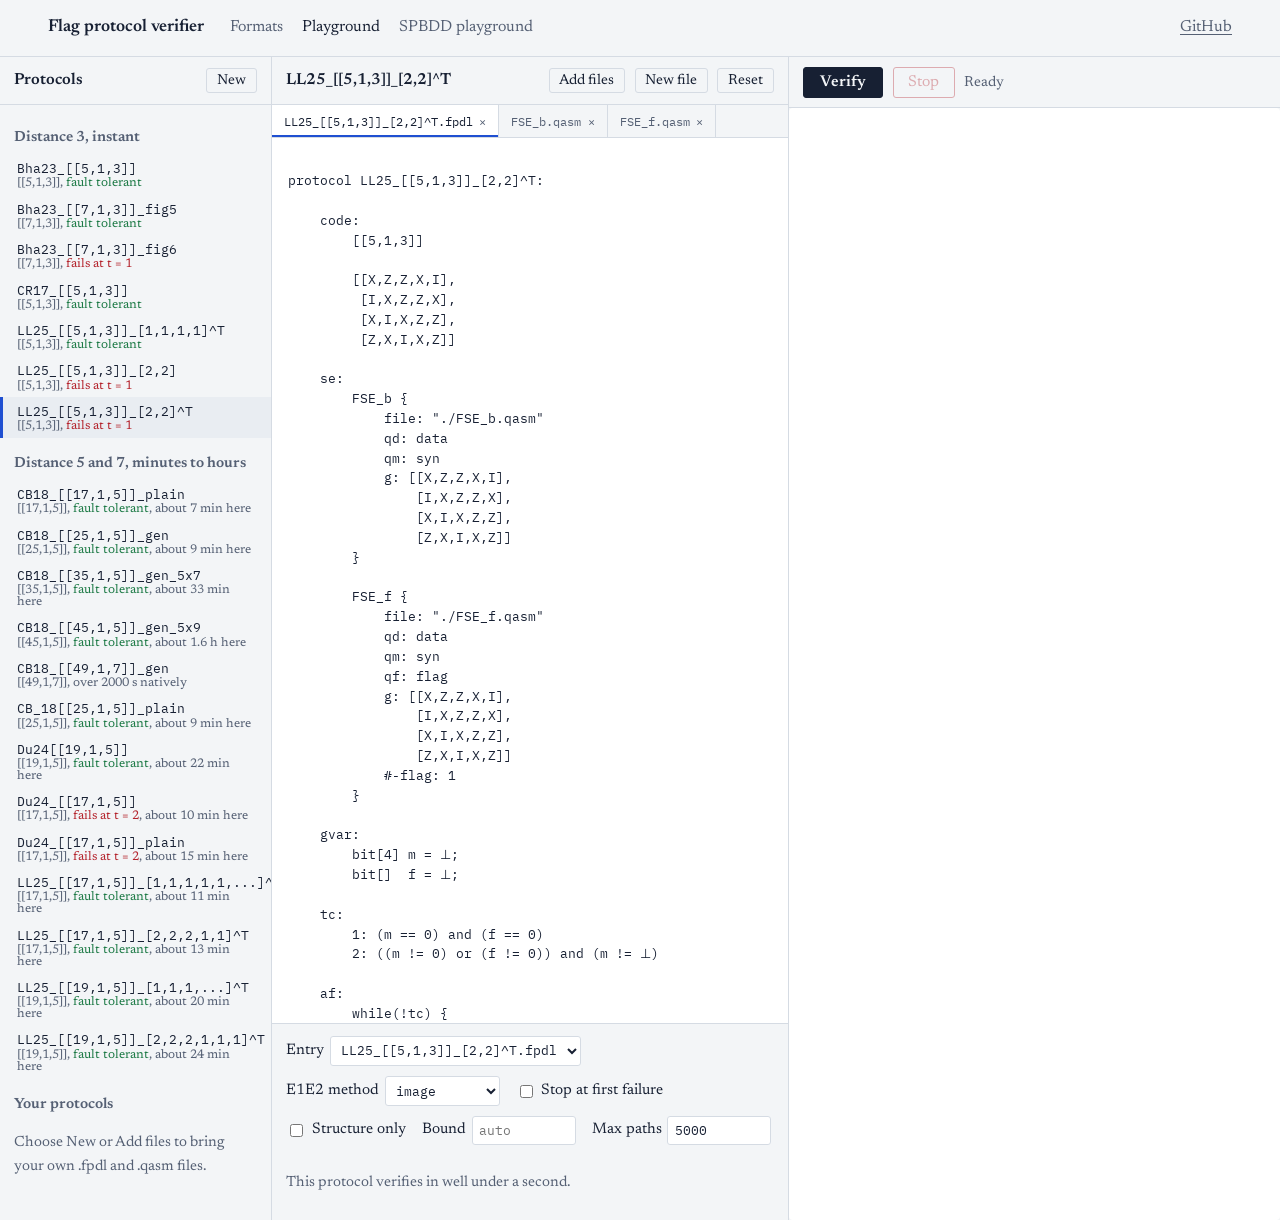
==== playground/index.html @ f045a54f "Publish site from main 5b246ee (make site) Co-Authored-By: Claude Opus 5.5 <noreply@anthropic.com> C" ====
<!doctype html>
<html lang="en">
<head>
<meta charset="utf-8">
<meta name="viewport" content="width=device-width, initial-scale=1">
<title>Verifier playground</title>
<meta name="description" content="Run the flag protocol verifier in your browser on the bundled protocols or your own FPDL and QASM files.">
<link rel="preconnect" href="https://fonts.googleapis.com">
<link rel="preconnect" href="https://fonts.gstatic.com" crossorigin>
<link rel="stylesheet" href="https://fonts.googleapis.com/css2?family=IBM+Plex+Mono:wght@400;500&family=Newsreader:ital,opsz,wght@0,6..72,400;0,6..72,500;0,6..72,600;1,6..72,400&display=swap">
<link rel="stylesheet" href="../assets/site.css">
</head>
<body class="app">
<header class="bar">
  <a class="home" href="../">Flag protocol verifier</a>
  <nav aria-label="Site">
    <a href="../#formats">Formats</a>
    <a href="./" aria-current="page">Playground</a>
    <a href="../spbdd/">SPBDD playground</a>
  </nav>
  <a class="gh" href="https://github.com/jtsai1120/flag-protocol-verifier">GitHub</a>
</header>

<main class="app-main" id="main">
  <aside class="pane" aria-label="Protocols">
    <div class="pane-head">
      <h2>Protocols</h2>
      <span class="spacer"></span>
      <button class="small-btn" id="new-protocol" type="button" title="Start an empty protocol of your own">New</button>
    </div>
    <div class="plist" id="plist"><p class="notice">Loading protocols…</p></div>
  </aside>

  <section class="pane" aria-label="Files">
    <div class="pane-head">
      <h2 id="ws-title">—</h2>
      <span class="spacer"></span>
      <label class="small-btn" for="add-files" title="Add .fpdl and .qasm files from your computer">Add files</label>
      <input id="add-files" type="file" multiple accept=".fpdl,.qasm,.txt" hidden>
      <button class="small-btn" id="new-file" type="button">New file</button>
      <button class="small-btn" id="reset" type="button" title="Discard your edits to this protocol">Reset</button>
    </div>
    <div class="tabs" id="tabs" role="tablist" aria-label="Files of this protocol"></div>
    <textarea class="editor" id="editor" spellcheck="false" autocapitalize="off" autocomplete="off" aria-label="File contents"></textarea>
    <div class="controls">
      <label>Entry <select id="entry" aria-label="Protocol file to verify"></select></label>
      <label>E1E2 method
        <select id="fqcv">
          <option>image</option><option>table</option><option>square</option><option>bruteforce</option>
        </select>
      </label>
      <label><input type="checkbox" id="first"> Stop at first failure</label>
      <label><input type="checkbox" id="dag"> Structure only</label>
      <label>Bound <input type="number" id="bound" min="1" placeholder="auto"></label>
      <label>Max paths <input type="number" id="max-paths" min="1" value="5000"></label>
    </div>
    <p class="notice" id="estimate"></p>
  </section>

  <section class="pane out" aria-label="Output">
    <div class="pane-head">
      <button class="run" id="run" type="button" disabled>Verify</button>
      <button class="stop" id="stop" type="button" disabled>Stop</button>
      <span class="status" id="status" role="status">Loading the verifier…</span>
    </div>
    <pre class="console" id="console" aria-live="polite"></pre>
  </section>
</main>

<script src="app.js"></script>
</body>
</html>
---- assets/site.css ----
/* Flag protocol verifier -- site styles.
 * Colour carries meaning: blue is Z (and links), red is X, amber is a flag. */

:root {
  --paper: #f3f5f7;
  --panel: #ffffff;
  --ink: #172033;
  --muted: #556074;
  --rule: #d5dbe3;
  --code-bg: #e9edf2;
  --z: #1f4fd1;
  --x: #b4232c;
  --flag: #9a6400;
  --ok: #1d7a46;
  --serif: "Newsreader", Georgia, serif;
  --mono: "IBM Plex Mono", ui-monospace, Menlo, monospace;
  color-scheme: light;
}
@media (prefers-color-scheme: dark) {
  :root {
    --paper: #10151d;
    --panel: #161d27;
    --ink: #e4e9f0;
    --muted: #9aa5b5;
    --rule: #2a3341;
    --code-bg: #1a222e;
    --z: #86a8ff;
    --x: #ff8a8e;
    --flag: #e8b04a;
    --ok: #5fd08f;
    color-scheme: dark;
  }
}

*, *::before, *::after { box-sizing: border-box; }
html { -webkit-text-size-adjust: 100%; }
body {
  margin: 0;
  background: var(--paper);
  color: var(--ink);
  font: 400 1.125rem/1.6 var(--serif);
  font-optical-sizing: auto;
}
a { color: var(--z); text-underline-offset: 0.18em; text-decoration-thickness: 1px; }
a:hover { text-decoration-thickness: 2px; }
:focus-visible { outline: 2px solid var(--z); outline-offset: 2px; border-radius: 2px; }
img, svg { max-width: 100%; }

code, pre, kbd, .mono { font-family: var(--mono); font-size: 0.86em; }
code { background: var(--code-bg); padding: 0.08em 0.3em; border-radius: 3px; }
pre {
  background: var(--code-bg);
  padding: 0.9rem 1.1rem;
  border-radius: 4px;
  overflow-x: auto;
  line-height: 1.5;
  margin: 1rem 0 1.4rem;
}
pre code { background: none; padding: 0; font-size: 0.82rem; }

.skip { position: absolute; left: -999px; }
.skip:focus { left: 1rem; top: 1rem; background: var(--panel); padding: 0.4rem 0.8rem; z-index: 10; }

/* --- top bar ------------------------------------------------------------- */
.bar {
  display: flex; align-items: baseline; gap: 1.6rem; flex-wrap: wrap;
  padding: 0.9rem clamp(1rem, 4vw, 3rem);
  border-bottom: 1px solid var(--rule);
  font-size: 1rem;
}
.bar .home { font-weight: 600; color: var(--ink); text-decoration: none; font-size: 1.08rem; }
.bar nav { display: flex; gap: 1.2rem; flex-wrap: wrap; }
.bar nav a { color: var(--muted); text-decoration: none; }
.bar nav a:hover, .bar nav a[aria-current="page"] { color: var(--ink); }
.bar .gh { margin-left: auto; color: var(--muted); }

/* --- landing ------------------------------------------------------------- */
.wrap { max-width: 1120px; margin: 0 auto; padding: 0 clamp(1rem, 4vw, 3rem); }

.hero {
  display: grid; grid-template-columns: minmax(0, 1fr) minmax(0, 1.05fr);
  gap: clamp(1.5rem, 4vw, 4rem); align-items: center;
  padding: clamp(2.5rem, 7vw, 5.5rem) 0 clamp(2rem, 5vw, 4rem);
}
.hero h1 {
  font-size: clamp(2.6rem, 6.4vw, 4.6rem);
  line-height: 0.98; font-weight: 500; letter-spacing: -0.02em;
  margin: 0 0 1.2rem;
}
.hero .lede { font-size: 1.28rem; line-height: 1.5; max-width: 34ch; margin: 0 0 1.8rem; color: var(--ink); }
.actions { display: flex; flex-wrap: wrap; gap: 0.7rem; }
.btn {
  display: inline-block; font: 500 1rem/1 var(--serif);
  padding: 0.75rem 1.15rem; border-radius: 4px; text-decoration: none;
  border: 1px solid var(--ink); color: var(--ink); background: transparent; cursor: pointer;
}
.btn.primary { background: var(--ink); color: var(--paper); }
.btn:hover { text-decoration: none; background: var(--ink); color: var(--paper); }
.btn.primary:hover { background: var(--z); border-color: var(--z); }

.figure { margin: 0; }
.figure figcaption { font-size: 0.92rem; color: var(--muted); margin-top: 0.6rem; line-height: 1.45; }
.circuit { width: 100%; height: auto; display: block; }
.circuit .wire { stroke: var(--muted); stroke-width: 1.3; }
.circuit .lbl { fill: var(--muted); font: 14px var(--mono); }
.circuit .gate-z { fill: var(--panel); stroke: var(--z); stroke-width: 1.6; }
.circuit .gate-z-t { fill: var(--z); font: 600 14px var(--mono); }
.circuit .ctl { fill: var(--ink); }
.circuit .link { stroke: var(--ink); stroke-width: 1.4; }
.circuit .flag { stroke: var(--flag); stroke-width: 1.6; fill: var(--panel); }
.circuit .flagdot { fill: var(--flag); }
.circuit .flaglink { stroke: var(--flag); stroke-width: 1.4; }
.circuit .meter { fill: var(--panel); stroke: var(--ink); stroke-width: 1.3; }
.circuit .meter-t { fill: var(--ink); font: 12px var(--mono); }

.verdict {
  margin-top: 1.4rem; background: var(--panel); border: 1px solid var(--rule);
  border-left: 3px solid var(--x); padding: 0.8rem 1rem; border-radius: 3px;
  font: 0.82rem/1.55 var(--mono); white-space: pre-wrap; overflow-x: auto;
}
.verdict .x { color: var(--x); }

section.doc { border-top: 1px solid var(--rule); padding: clamp(2.2rem, 5vw, 3.6rem) 0; }
.doc-grid { display: grid; grid-template-columns: 15rem minmax(0, 1fr); gap: 2.5rem; }
.doc-grid > h2 { font-size: 1.7rem; line-height: 1.15; font-weight: 500; margin: 0; letter-spacing: -0.01em; }
.doc-body { max-width: 70ch; }
.doc-body > :first-child { margin-top: 0; }
.doc-body h3 { font-size: 1.22rem; font-weight: 600; margin: 2rem 0 0.4rem; }
.doc-body p { margin: 0 0 1rem; }
.doc-body ul { padding-left: 1.2rem; }
.doc-body li { margin-bottom: 0.35rem; }

table { border-collapse: collapse; width: 100%; font-size: 0.98rem; margin: 0.8rem 0 1.4rem; }
th, td { text-align: left; padding: 0.45rem 0.7rem 0.45rem 0; border-bottom: 1px solid var(--rule); vertical-align: top; }
th { font-weight: 600; }
td.num, th.num { text-align: right; font-variant-numeric: tabular-nums; padding-right: 0; padding-left: 0.7rem; }
.table-scroll { overflow-x: auto; }

ol.steps { list-style: none; padding: 0; counter-reset: s; margin: 0; }
ol.steps > li { counter-increment: s; position: relative; padding-left: 2.4rem; margin-bottom: 1.4rem; }
ol.steps > li::before {
  content: counter(s); position: absolute; left: 0; top: 0.05rem;
  width: 1.6rem; height: 1.6rem; border-radius: 50%; border: 1px solid var(--ink);
  font: 500 0.9rem/1.6rem var(--serif); text-align: center;
}
ol.steps h3 { margin: 0 0 0.3rem; font-size: 1.1rem; }

.pills { display: flex; flex-wrap: wrap; gap: 0.4rem; margin: 0.4rem 0 1rem; }
.pill { font: 0.8rem var(--mono); border: 1px solid var(--rule); padding: 0.15rem 0.45rem; border-radius: 3px; }

.tag-x { color: var(--x); }
.tag-z { color: var(--z); }
.tag-ok { color: var(--ok); }

footer.site {
  border-top: 1px solid var(--rule); padding: 1.6rem clamp(1rem, 4vw, 3rem) 2.4rem;
  color: var(--muted); font-size: 0.95rem; display: flex; gap: 1.4rem; flex-wrap: wrap;
}
footer.site a { color: var(--muted); }

@media (max-width: 860px) {
  .bar nav a.sec { display: none; }
  .hero { grid-template-columns: 1fr; }
  .doc-grid { grid-template-columns: 1fr; gap: 1rem; }
}

/* --- playgrounds ---------------------------------------------------------- */
body.app { min-height: 100vh; display: flex; flex-direction: column; }
.app-main {
  flex: 1; display: grid; gap: 0; min-height: 0;
  grid-template-columns: 17rem minmax(0, 1fr) minmax(0, 0.95fr);
}
.app-main.two { grid-template-columns: minmax(0, 1.1fr) minmax(0, 1fr); }
.pane { min-width: 0; display: flex; flex-direction: column; border-right: 1px solid var(--rule); }
.pane:last-child { border-right: 0; }
.pane-head {
  display: flex; align-items: center; gap: 0.6rem; flex-wrap: wrap;
  padding: 0.6rem 0.9rem; border-bottom: 1px solid var(--rule); min-height: 3rem;
  font-size: 0.98rem;
}
.pane-head h2 { font-size: 1rem; font-weight: 600; margin: 0; }
.pane-head .spacer { flex: 1; }

.plist { overflow-y: auto; padding: 0.4rem 0 1rem; font-size: 0.95rem; }
.plist h3 { font-size: 0.92rem; font-weight: 600; color: var(--muted); margin: 0.9rem 0.9rem 0.3rem; }
.plist button {
  display: block; width: 100%; text-align: left; background: none; border: 0;
  padding: 0.35rem 0.9rem; font: 0.8rem/1.35 var(--mono); color: var(--ink); cursor: pointer;
  border-left: 3px solid transparent;
}
.plist button:hover { background: var(--code-bg); }
.plist button[aria-pressed="true"] { border-left-color: var(--z); background: var(--code-bg); }
.plist .meta { display: block; font: 0.78rem var(--serif); color: var(--muted); }
.plist .meta .bad { color: var(--x); }
.plist .meta .good { color: var(--ok); }

.tabs { display: flex; overflow-x: auto; border-bottom: 1px solid var(--rule); background: var(--paper); }
.tabs button {
  font: 0.78rem var(--mono); border: 0; border-right: 1px solid var(--rule); background: none;
  color: var(--muted); padding: 0.5rem 0.75rem; cursor: pointer; white-space: nowrap;
}
.tabs button[aria-selected="true"] { color: var(--ink); background: var(--panel); box-shadow: inset 0 -2px 0 var(--z); }
.tabs .close { margin-left: 0.4rem; color: var(--muted); }
.tabs .close:hover { color: var(--x); }

textarea.editor {
  flex: 1; width: 100%; min-height: 22rem; resize: none; border: 0; margin: 0;
  padding: 0.8rem 1rem; background: var(--panel); color: var(--ink);
  font: 0.8rem/1.55 var(--mono); tab-size: 4; white-space: pre; overflow: auto;
}
textarea.editor:focus { outline: none; box-shadow: inset 0 0 0 2px var(--z); }
.drop-hint { outline: 2px dashed var(--z); outline-offset: -6px; }

.controls { display: flex; flex-wrap: wrap; gap: 0.6rem 1rem; align-items: center; padding: 0.7rem 0.9rem; border-top: 1px solid var(--rule); font-size: 0.95rem; }
.controls label { display: inline-flex; align-items: center; gap: 0.35rem; }
select, input[type="number"], input[type="text"] {
  font: 0.82rem var(--mono); background: var(--panel); color: var(--ink);
  border: 1px solid var(--rule); border-radius: 3px; padding: 0.3rem 0.4rem;
}
input[type="number"] { width: 6.5rem; }
.small-btn {
  font: 0.9rem var(--serif); background: none; border: 1px solid var(--rule); color: var(--ink);
  border-radius: 3px; padding: 0.25rem 0.6rem; cursor: pointer;
}
.small-btn:hover { border-color: var(--ink); }
.run { font: 600 0.98rem var(--serif); background: var(--ink); color: var(--paper); border: 1px solid var(--ink); border-radius: 3px; padding: 0.4rem 1rem; cursor: pointer; }
.run:hover { background: var(--z); border-color: var(--z); }
.run:disabled { opacity: 0.45; cursor: default; background: var(--ink); border-color: var(--ink); }
.stop { font: 0.98rem var(--serif); background: none; color: var(--x); border: 1px solid var(--x); border-radius: 3px; padding: 0.4rem 0.9rem; cursor: pointer; }
.stop:disabled { opacity: 0.35; cursor: default; }

.notice { font-size: 0.92rem; color: var(--muted); padding: 0 0.9rem 0.7rem; }
.notice.warn { color: var(--flag); }

.console {
  flex: 1; margin: 0; padding: 0.8rem 1rem; background: var(--panel); overflow: auto;
  font: 0.78rem/1.5 var(--mono); white-space: pre-wrap; word-break: break-word; min-height: 16rem;
}
.console .err { color: var(--x); }
.console .sys { color: var(--muted); }
.console .bad { color: var(--x); font-weight: 600; }
.console .good { color: var(--ok); font-weight: 600; }
.status { font-size: 0.9rem; color: var(--muted); }
.status.running { color: var(--flag); }

details.ref { border-top: 1px solid var(--rule); font-size: 0.92rem; }
details.ref summary { cursor: pointer; padding: 0.6rem 0.9rem; font-weight: 600; }
details.ref .ref-body { padding: 0 0.9rem 0.9rem; max-height: 40vh; overflow: auto; }
details.ref table { font-size: 0.85rem; }
details.ref td:first-child { font-family: var(--mono); font-size: 0.78rem; white-space: nowrap; padding-right: 1rem; }

@media (max-width: 1100px) {
  .app-main { grid-template-columns: 14rem minmax(0, 1fr); }
  .app-main > .pane.out { grid-column: 1 / -1; border-top: 1px solid var(--rule); }
}
@media (max-width: 720px) {
  .app-main, .app-main.two { grid-template-columns: 1fr; }
  .pane { border-right: 0; border-bottom: 1px solid var(--rule); }
  .plist { max-height: 14rem; }
  textarea.editor { min-height: 18rem; }
}
@media (prefers-reduced-motion: reduce) { * { scroll-behavior: auto !important; } }
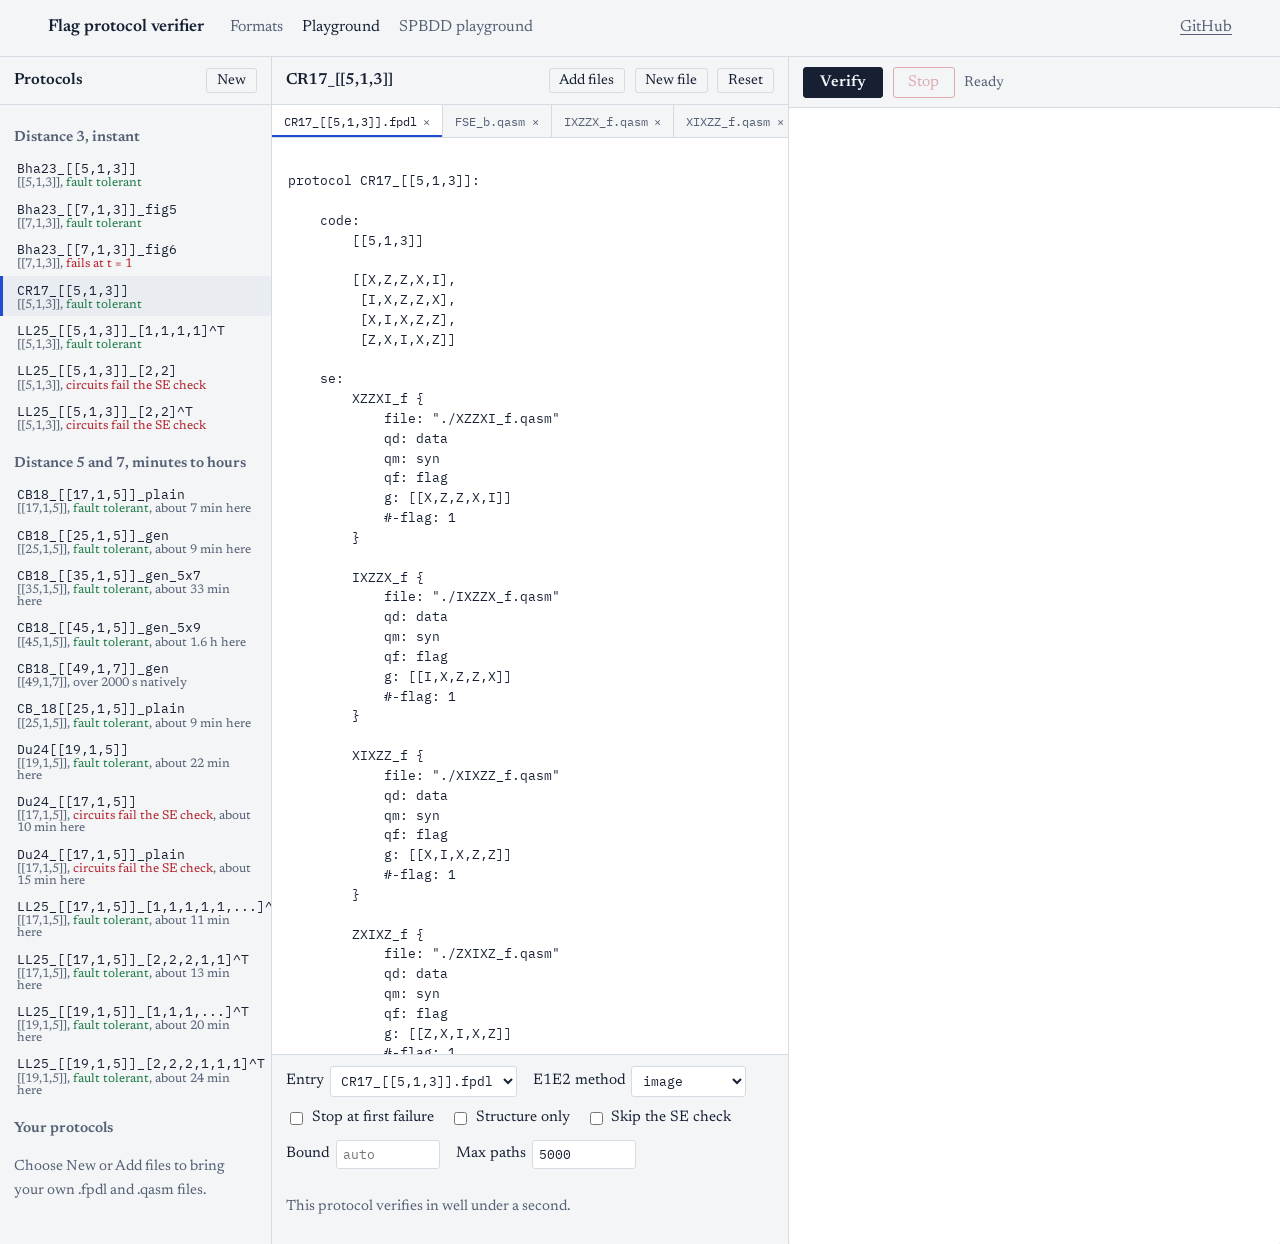
==== commit 3a352bfe: "Publish site from main 9ffe59d (make site) Co-Authored-By: Claude Opus 5.5 <noreply@anthropic.com> C" ====
--- a/playground/index.html
+++ b/playground/index.html
@@ -51,6 +51,7 @@
       </label>
       <label><input type="checkbox" id="first"> Stop at first failure</label>
       <label><input type="checkbox" id="dag"> Structure only</label>
+      <label title="Verify the circuits as written, even if they do not measure the declared g:"><input type="checkbox" id="skip-se"> Skip the SE check</label>
       <label>Bound <input type="number" id="bound" min="1" placeholder="auto"></label>
       <label>Max paths <input type="number" id="max-paths" min="1" value="5000"></label>
     </div>
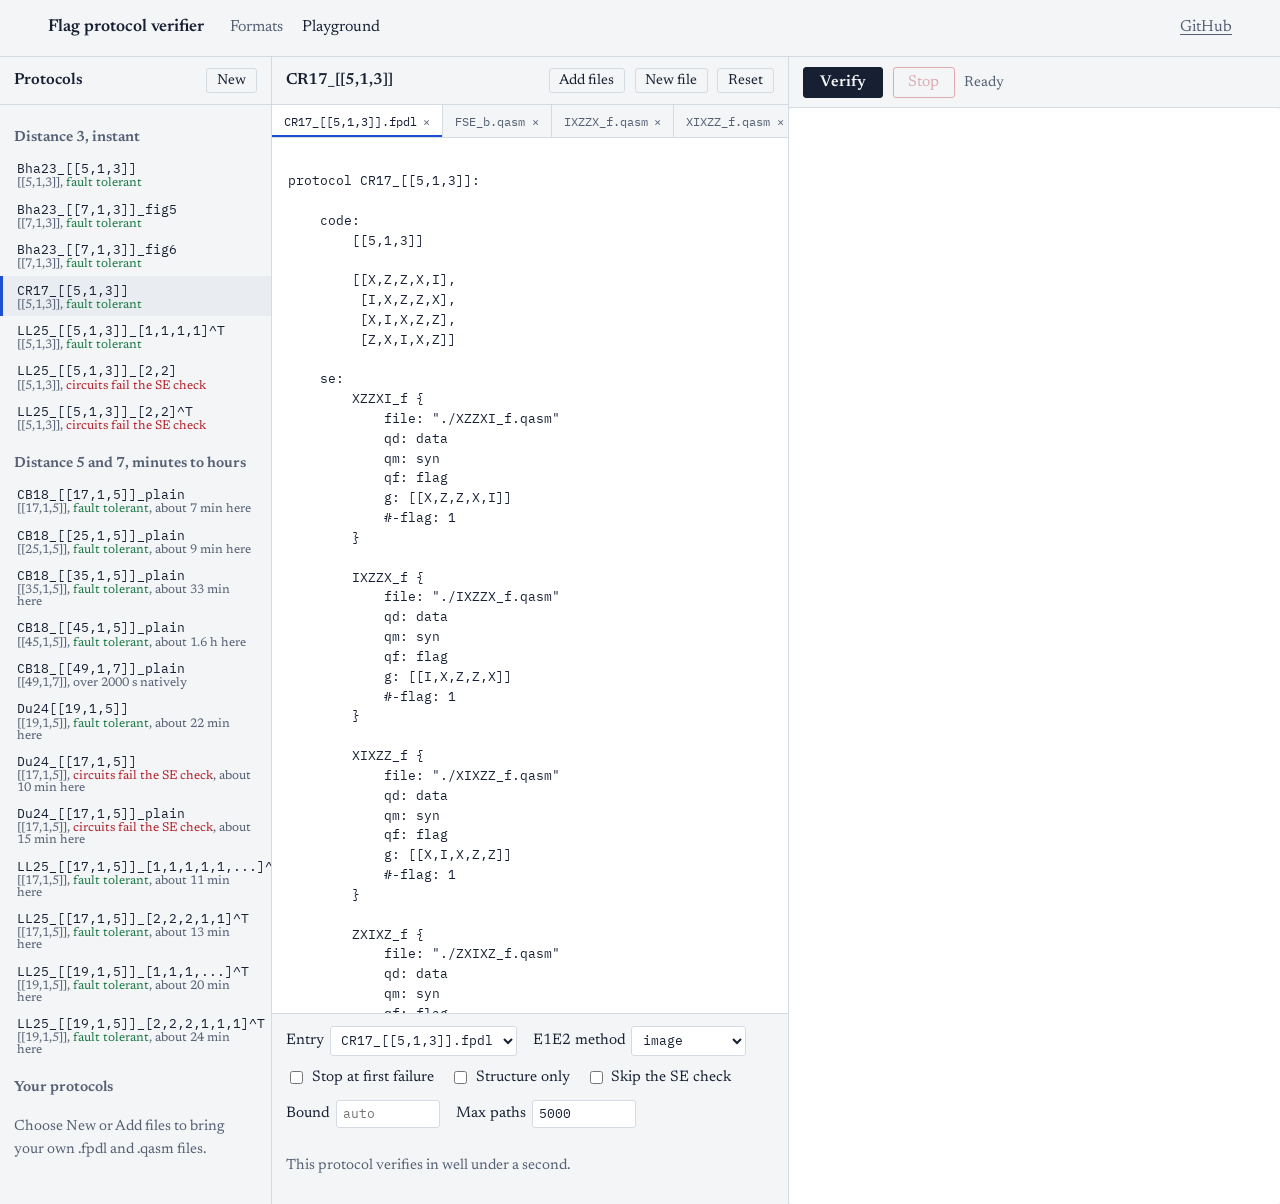
==== commit 44dec777: "Publish site from main 7a865c2 (make site) Co-Authored-By: Claude Opus 5.5 <noreply@anthropic.com> C" ====
--- a/playground/index.html
+++ b/playground/index.html
@@ -16,7 +16,6 @@
   <nav aria-label="Site">
     <a href="../#formats">Formats</a>
     <a href="./" aria-current="page">Playground</a>
-    <a href="../spbdd/">SPBDD playground</a>
   </nav>
   <a class="gh" href="https://github.com/jtsai1120/flag-protocol-verifier">GitHub</a>
 </header>
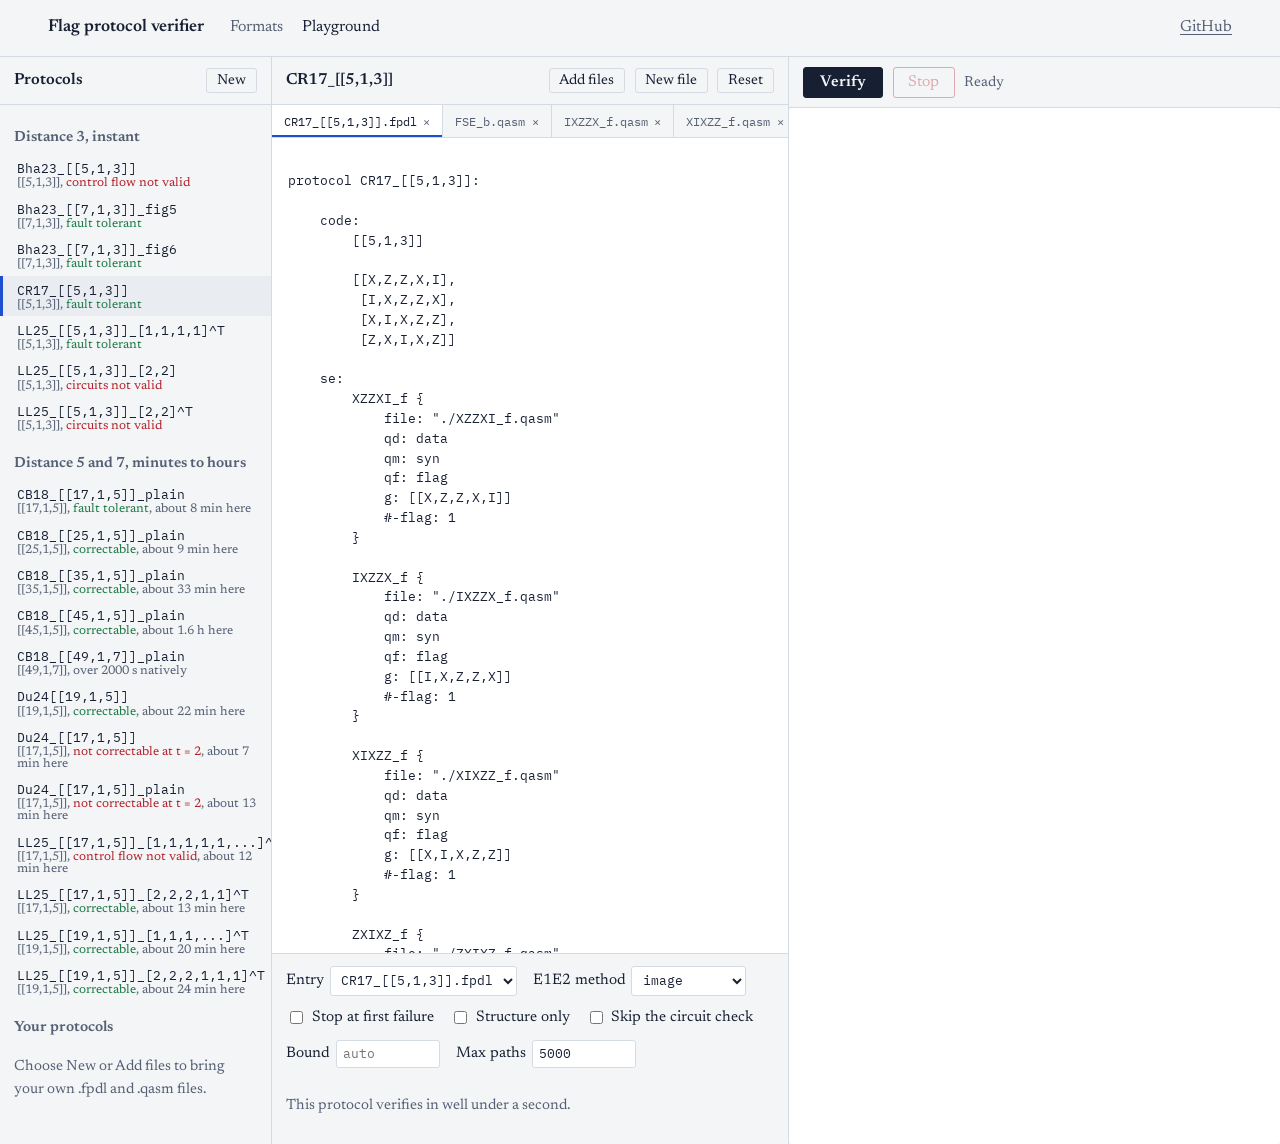
==== commit f850434e: "Site from 4627d48: protocol validity, input errors, validity timings Co-Authored-By: Claude Opus 5.5" ====
--- a/playground/index.html
+++ b/playground/index.html
@@ -50,7 +50,7 @@
       </label>
       <label><input type="checkbox" id="first"> Stop at first failure</label>
       <label><input type="checkbox" id="dag"> Structure only</label>
-      <label title="Verify the circuits as written, even if they do not measure the declared g:"><input type="checkbox" id="skip-se"> Skip the SE check</label>
+      <label title="Verify the circuits as written, even if they are not valid"><input type="checkbox" id="skip-se"> Skip the circuit check</label>
       <label>Bound <input type="number" id="bound" min="1" placeholder="auto"></label>
       <label>Max paths <input type="number" id="max-paths" min="1" value="5000"></label>
     </div>
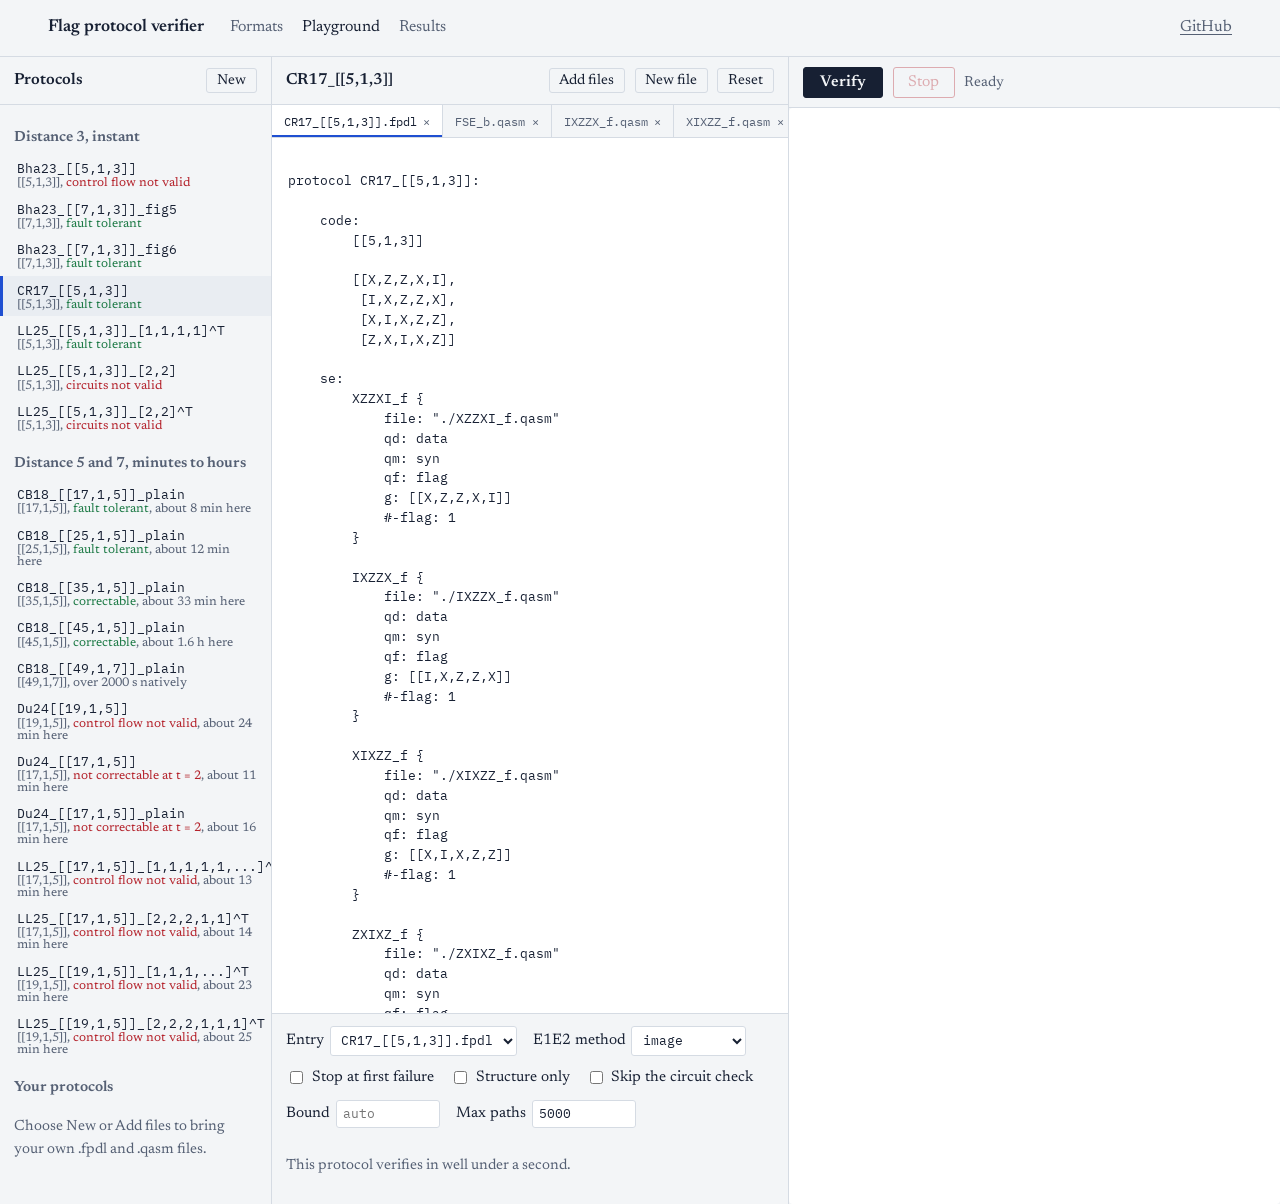
==== commit c9268894: "Publish: results page, validity checks, input errors Co-Authored-By: Claude Opus 5.5 <noreply@anthro" ====
--- a/playground/index.html
+++ b/playground/index.html
@@ -16,6 +16,7 @@
   <nav aria-label="Site">
     <a href="../#formats">Formats</a>
     <a href="./" aria-current="page">Playground</a>
+    <a href="../results/">Results</a>
   </nav>
   <a class="gh" href="https://github.com/jtsai1120/flag-protocol-verifier">GitHub</a>
 </header>
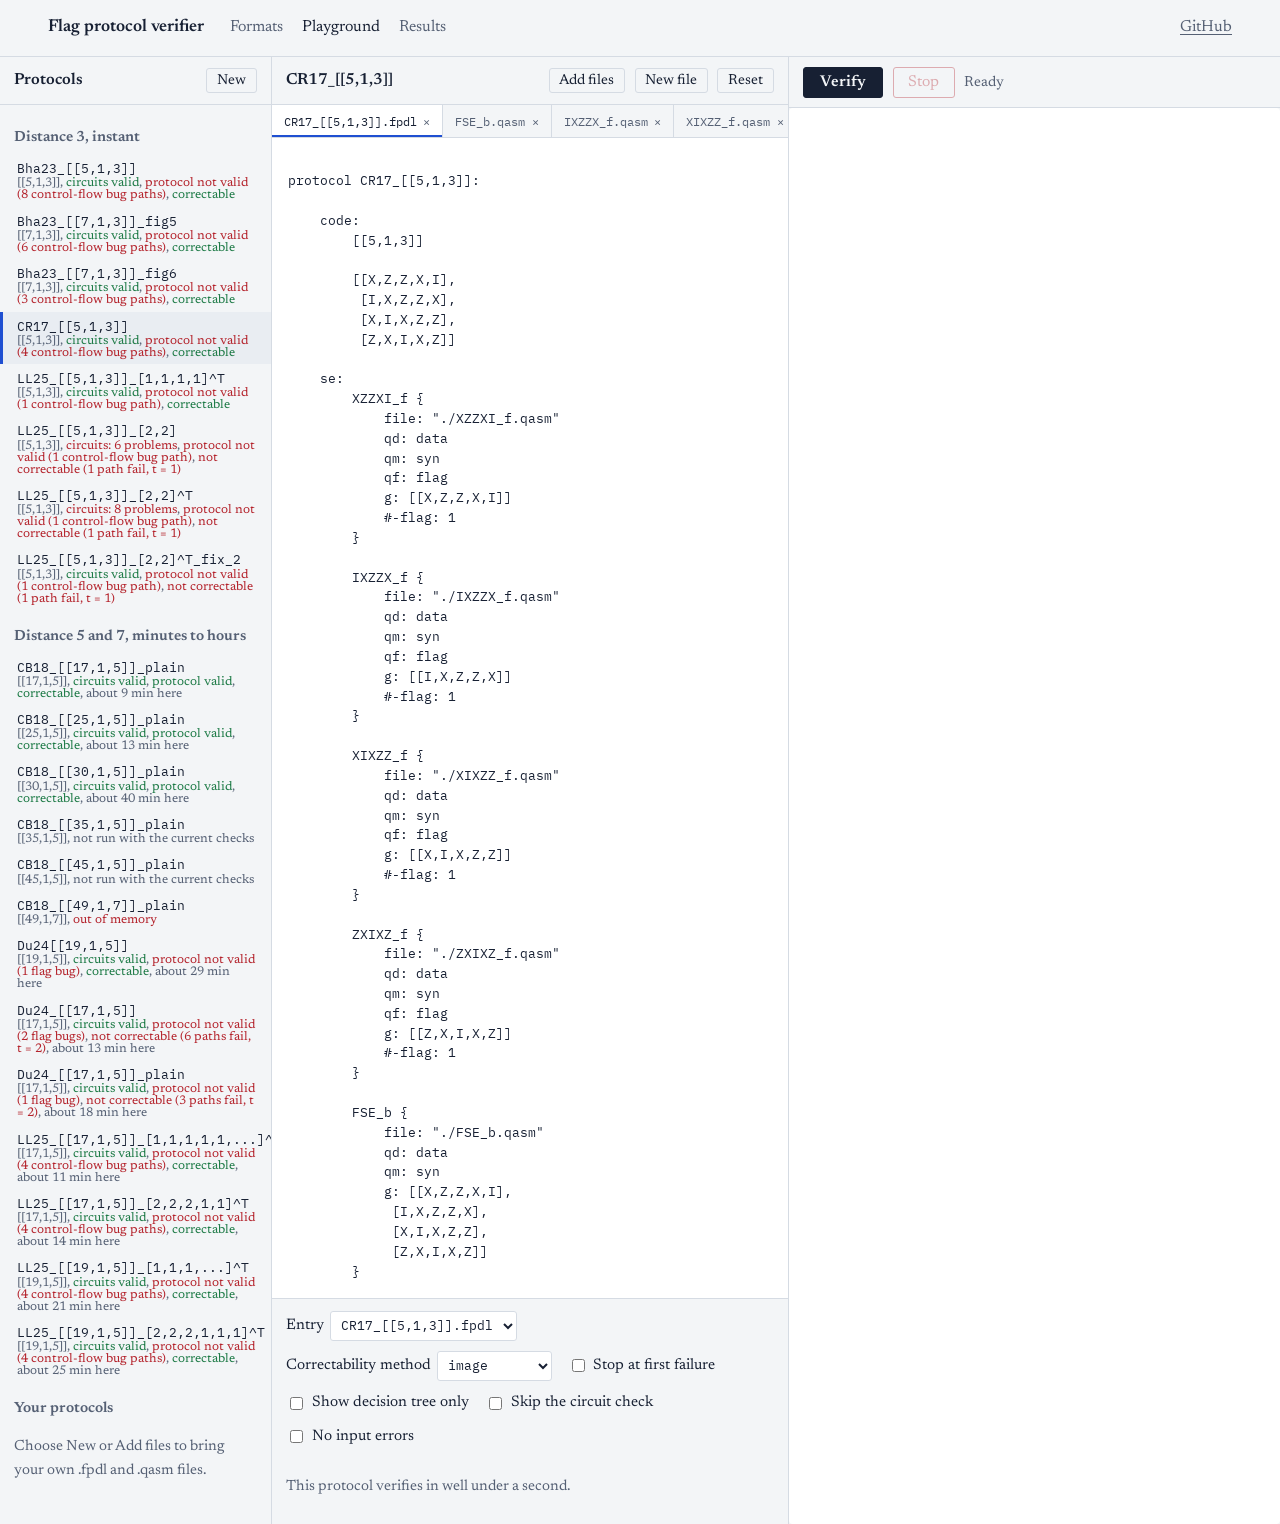
==== commit ef4b1b3a: "Publish: decision tree, traced counterexamples, results with Condition 1 as written (partial)" ====
--- a/playground/index.html
+++ b/playground/index.html
@@ -44,16 +44,15 @@
     <textarea class="editor" id="editor" spellcheck="false" autocapitalize="off" autocomplete="off" aria-label="File contents"></textarea>
     <div class="controls">
       <label>Entry <select id="entry" aria-label="Protocol file to verify"></select></label>
-      <label>E1E2 method
+      <label title="How the last step of the correctability check (two errors with the same syndrome whose product is a logical operator) is answered">Correctability method
         <select id="fqcv">
           <option>image</option><option>table</option><option>square</option><option>bruteforce</option>
         </select>
       </label>
       <label><input type="checkbox" id="first"> Stop at first failure</label>
-      <label><input type="checkbox" id="dag"> Structure only</label>
+      <label title="Draw the decision tree of the protocol instead of verifying it"><input type="checkbox" id="tree"> Show decision tree only</label>
       <label title="Verify the circuits as written, even if they are not valid"><input type="checkbox" id="skip-se"> Skip the circuit check</label>
-      <label>Bound <input type="number" id="bound" min="1" placeholder="auto"></label>
-      <label>Max paths <input type="number" id="max-paths" min="1" value="5000"></label>
+      <label title="Start every run from an error-free input (r = 0)"><input type="checkbox" id="no-input"> No input errors</label>
     </div>
     <p class="notice" id="estimate"></p>
   </section>
@@ -64,10 +63,22 @@
       <button class="stop" id="stop" type="button" disabled>Stop</button>
       <span class="status" id="status" role="status">Loading the verifier…</span>
     </div>
+    <div class="out-tabs" id="out-tabs" role="tablist" hidden>
+      <button type="button" role="tab" data-view="console" aria-selected="true">Console</button>
+      <button type="button" role="tab" data-view="cex" aria-selected="false">Counterexamples <span id="cex-count"></span></button>
+    </div>
     <pre class="console" id="console" aria-live="polite"></pre>
+    <div class="tree-view" id="tree-view" hidden></div>
+    <div class="cex-view" id="cex-view" hidden>
+      <div class="cex-bar"><label>Counterexample <select id="cex-select"></select></label></div>
+      <div class="cex-visual" id="cex-visual"></div>
+      <div class="cex-detail" id="cex-detail"></div>
+    </div>
   </section>
 </main>
 
+<script src="tree.js"></script>
+<script src="circuit.js"></script>
 <script src="app.js"></script>
 </body>
 </html>
--- a/assets/site.css
+++ b/assets/site.css
@@ -240,6 +240,82 @@
 .console .sys { color: var(--muted); }
 .console .bad { color: var(--x); font-weight: 600; }
 .console .good { color: var(--ok); font-weight: 600; }
+.tree-view { flex: none; display: flex; flex-direction: column; height: calc(100vh - 7rem); min-height: 20rem; position: sticky; top: 0; background: var(--panel); }
+.tree-view[hidden], .console[hidden] { display: none; }
+.tree-head { display: flex; align-items: center; gap: 0.8rem; padding: 0.45rem 0.9rem; border-bottom: 1px solid var(--rule); font-size: 0.9rem; color: var(--muted); }
+.tree-head span { flex: 1; }
+.tree-too-large { padding: 0.9rem; color: var(--flag); }
+.tree-svg { flex: 1; width: 100%; min-height: 0; overflow: hidden; cursor: grab; touch-action: none; user-select: none; }
+.tree-svg.dragging { cursor: grabbing; }
+.tree-svg .edge { fill: none; stroke: var(--muted); stroke-width: 1.2; }
+.tree-svg .arrow { fill: var(--muted); }
+.tree-svg .guard { font: 11px var(--serif); fill: var(--ink); }
+.tree-svg .node rect, .tree-svg .node circle { stroke-width: 1.3; }
+.tree-svg .n-start rect, .tree-svg .n-end rect { fill: rgba(180, 35, 44, 0.13); stroke: var(--x); }
+.tree-svg .n-af rect { fill: rgba(154, 100, 0, 0.13); stroke: var(--flag); }
+.tree-svg .n-ta rect { fill: rgba(31, 79, 209, 0.11); stroke: var(--z); }
+.tree-svg .n-decode circle { fill: rgba(29, 122, 70, 0.13); stroke: var(--ok); }
+.tree-svg .se-name { font: 12px var(--mono); fill: var(--ink); }
+.tree-svg .se-vars { font: 11px var(--serif); fill: var(--muted); }
+.tree-svg .term { font: 600 12px var(--serif); fill: var(--ink); }
+.tree-svg .term-sub { font: 11px var(--serif); fill: var(--muted); }
+.tree-svg .dim { opacity: 0.32; }
+.tree-svg .edge.hl { stroke: var(--x); stroke-width: 2.2; }
+.tree-svg .arrow.hl { fill: var(--x); }
+.tree-svg .guard.hl { fill: var(--x); font-weight: 600; }
+.tree-svg .node.hl rect, .tree-svg .node.hl circle { stroke-width: 2.4; }
+.tree-svg .node.bad circle, .tree-svg .node.bad rect { stroke: var(--x); fill: rgba(180, 35, 44, 0.16); }
+.tree-svg .node.hl .se-vars { fill: var(--ink); font-weight: 600; }
+.tree-svg .mark rect { stroke: none; }
+.tree-svg .mark text { font: 600 9px var(--serif); fill: #fff; }
+.tree-svg .mark.w1 rect, .circuit-svg .fault.w1 rect { fill: var(--z); }
+.tree-svg .mark.w2 rect, .circuit-svg .fault.w2 rect { fill: var(--flag); }
+.tree-svg .mark.w0 rect, .circuit-svg .fault.w0 rect { fill: var(--x); }
+
+.circuit-svg .wire { stroke: var(--muted); stroke-width: 1; }
+.circuit-svg .qlabel { font: 12px var(--mono); fill: var(--ink); }
+.circuit-svg .qlabel.syndrome { fill: var(--z); }
+.circuit-svg .qlabel.flag { fill: var(--flag); }
+.circuit-svg .gbox { fill: var(--panel); stroke: var(--ink); stroke-width: 1.1; }
+.circuit-svg .gbox.meas { fill: var(--code-bg); }
+.circuit-svg .gtext { font: 12px var(--mono); fill: var(--ink); }
+.circuit-svg .gsub { font: 9px var(--mono); fill: var(--muted); }
+.circuit-svg .gline { stroke: var(--ink); stroke-width: 1.2; }
+.circuit-svg .dot { fill: var(--ink); }
+.circuit-svg .oplus { fill: var(--panel); stroke: var(--ink); stroke-width: 1.2; }
+.circuit-svg .fault text { font: 600 11px var(--mono); fill: #fff; }
+.circuit-svg .fault-label { font: 600 10px var(--serif); }
+.circuit-svg .fault-label.w1 { fill: var(--z); }
+.circuit-svg .fault-label.w2 { fill: var(--flag); }
+.circuit-svg .fault-label.w0 { fill: var(--x); }
+
+.out-tabs { display: flex; border-bottom: 1px solid var(--rule); background: var(--paper); }
+.out-tabs[hidden] { display: none; }
+.out-tabs button { font: 0.92rem var(--serif); border: 0; border-right: 1px solid var(--rule); background: none; color: var(--muted); padding: 0.45rem 0.9rem; cursor: pointer; }
+.out-tabs button[aria-selected="true"] { color: var(--ink); background: var(--panel); box-shadow: inset 0 -2px 0 var(--x); }
+.cex-view { display: flex; flex-direction: column; height: calc(100vh - 9rem); min-height: 26rem; position: sticky; top: 0; background: var(--panel); }
+.cex-view[hidden] { display: none; }
+.cex-bar { padding: 0.5rem 0.9rem; border-bottom: 1px solid var(--rule); font-size: 0.92rem; }
+.cex-bar select { max-width: 100%; }
+.cex-visual { flex: 1.1; min-height: 12rem; display: flex; }
+.cex-visual > .tree-view.inner { flex: 1; height: auto; position: static; min-height: 0; }
+.cex-detail { flex: 1; overflow: auto; padding: 0.4rem 0.9rem 1.2rem; border-top: 1px solid var(--rule); font-size: 0.93rem; }
+.cex-detail h3 { font-size: 1rem; margin: 0.5rem 0; }
+.cex-detail h4 { font-size: 0.95rem; margin: 0.6rem 0 0.3rem; }
+.cex-detail p { margin: 0.35rem 0; }
+.cex-detail ul { margin: 0.2rem 0; padding-left: 1.2rem; }
+.cex-detail code { font: 0.82rem var(--mono); background: var(--code-bg); padding: 0 0.2rem; border-radius: 2px; }
+.cex-detail .muted { color: var(--muted); }
+.cex-detail .record { font-size: 0.85rem; }
+.cex-detail .prov { border-left: 3px solid var(--rule); padding: 0.1rem 0 0.1rem 0.7rem; margin: 0.5rem 0; }
+.cex-detail .prov.w1 { border-left-color: var(--z); }
+.cex-detail .prov.w2 { border-left-color: var(--flag); }
+.cex-detail .prov.w0 { border-left-color: var(--x); }
+.cex-detail .cond { margin: 0.6rem 0; }
+.cex-detail table.rounds { font-size: 0.85rem; border-collapse: collapse; }
+.cex-detail table.rounds td, .cex-detail table.rounds th { padding: 0.1rem 0.7rem 0.1rem 0; text-align: left; font-weight: normal; color: var(--muted); }
+.cex-detail table.rounds td { color: var(--ink); }
+.tree-view.circuit-card { height: 19rem; position: static; min-height: 0; margin: 0.6rem 0; border: 1px solid var(--rule); }
 .status { font-size: 0.9rem; color: var(--muted); }
 .status.running { color: var(--flag); }
 
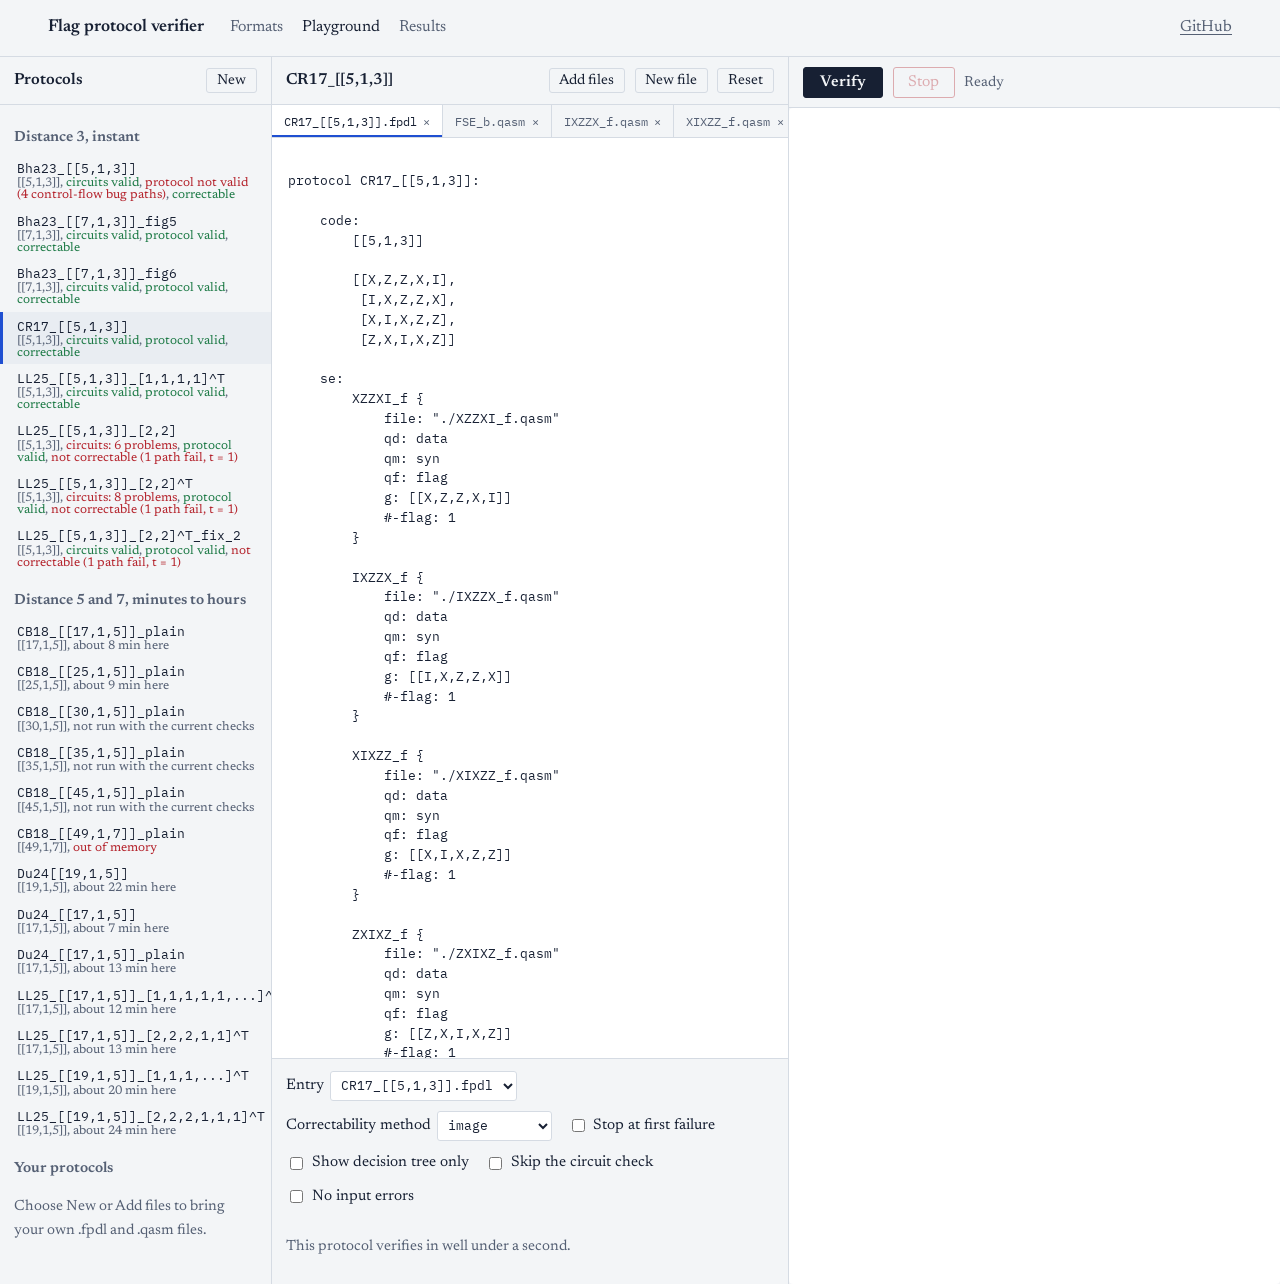
==== commit e29e44bb: "Publish: resizable borders in the playground; no Condition 2 circuit figure" ====
--- a/playground/index.html
+++ b/playground/index.html
@@ -58,6 +58,7 @@
   </section>
 
   <section class="pane out" aria-label="Output">
+    <div class="col-resizer" id="col-resizer" role="separator" aria-orientation="vertical" aria-label="Resize the files and output panes" tabindex="0" title="Drag to resize; double-click to reset"></div>
     <div class="pane-head">
       <button class="run" id="run" type="button" disabled>Verify</button>
       <button class="stop" id="stop" type="button" disabled>Stop</button>
@@ -72,6 +73,7 @@
     <div class="cex-view" id="cex-view" hidden>
       <div class="cex-bar"><label>Counterexample <select id="cex-select"></select></label></div>
       <div class="cex-visual" id="cex-visual"></div>
+      <div class="row-resizer" id="row-resizer" role="separator" aria-orientation="horizontal" aria-label="Resize the drawing and the explanation" tabindex="0" title="Drag to resize; double-click to reset"></div>
       <div class="cex-detail" id="cex-detail"></div>
     </div>
   </section>
--- a/assets/site.css
+++ b/assets/site.css
@@ -168,8 +168,18 @@
 body.app { min-height: 100vh; display: flex; flex-direction: column; }
 .app-main {
   flex: 1; display: grid; gap: 0; min-height: 0;
-  grid-template-columns: 17rem minmax(0, 1fr) minmax(0, 0.95fr);
-}
+  grid-template-columns: 17rem minmax(0, 1fr) var(--out-width, minmax(0, 0.95fr));
+}
+.pane.out { position: relative; }
+.col-resizer {
+  position: absolute; left: -4px; top: 0; bottom: 0; width: 8px; z-index: 5;
+  cursor: col-resize; touch-action: none;
+}
+.col-resizer:hover, .col-resizer:focus-visible, .col-resizer.active, .row-resizer:hover, .row-resizer:focus-visible, .row-resizer.active {
+  background: color-mix(in srgb, var(--z) 35%, transparent); outline: none;
+}
+.row-resizer { flex: none; height: 7px; margin: -3px 0; position: relative; z-index: 5; cursor: row-resize; touch-action: none; }
+body.resizing, body.resizing * { user-select: none !important; }
 .app-main.two { grid-template-columns: minmax(0, 1.1fr) minmax(0, 1fr); }
 .pane { min-width: 0; display: flex; flex-direction: column; border-right: 1px solid var(--rule); }
 .pane:last-child { border-right: 0; }
@@ -283,6 +293,11 @@
 .circuit-svg .gline { stroke: var(--ink); stroke-width: 1.2; }
 .circuit-svg .dot { fill: var(--ink); }
 .circuit-svg .oplus { fill: var(--panel); stroke: var(--ink); stroke-width: 1.2; }
+.circuit-svg .step-line { stroke: var(--rule); stroke-width: 1.4; stroke-dasharray: 4 3; }
+.circuit-svg .step-label { font: 600 11px var(--serif); fill: var(--ink); }
+.circuit-svg .step-sub { font: 10px var(--serif); fill: var(--muted); }
+.circuit-svg .gval { font: 600 10px var(--mono); fill: var(--muted); }
+.circuit-svg .gval.one { fill: var(--x); }
 .circuit-svg .fault text { font: 600 11px var(--mono); fill: #fff; }
 .circuit-svg .fault-label { font: 600 10px var(--serif); }
 .circuit-svg .fault-label.w1 { fill: var(--z); }
@@ -297,9 +312,9 @@
 .cex-view[hidden] { display: none; }
 .cex-bar { padding: 0.5rem 0.9rem; border-bottom: 1px solid var(--rule); font-size: 0.92rem; }
 .cex-bar select { max-width: 100%; }
-.cex-visual { flex: 1.1; min-height: 12rem; display: flex; }
+.cex-visual { flex: 1.1; min-height: 8rem; display: flex; }
 .cex-visual > .tree-view.inner { flex: 1; height: auto; position: static; min-height: 0; }
-.cex-detail { flex: 1; overflow: auto; padding: 0.4rem 0.9rem 1.2rem; border-top: 1px solid var(--rule); font-size: 0.93rem; }
+.cex-detail { flex: 1; min-height: 6rem; overflow: auto; padding: 0.4rem 0.9rem 1.2rem; border-top: 1px solid var(--rule); font-size: 0.93rem; }
 .cex-detail h3 { font-size: 1rem; margin: 0.5rem 0; }
 .cex-detail h4 { font-size: 0.95rem; margin: 0.6rem 0 0.3rem; }
 .cex-detail p { margin: 0.35rem 0; }
@@ -327,6 +342,7 @@
 
 @media (max-width: 1100px) {
   .app-main { grid-template-columns: 14rem minmax(0, 1fr); }
+  .col-resizer { display: none; }
   .app-main > .pane.out { grid-column: 1 / -1; border-top: 1px solid var(--rule); }
 }
 @media (max-width: 720px) {
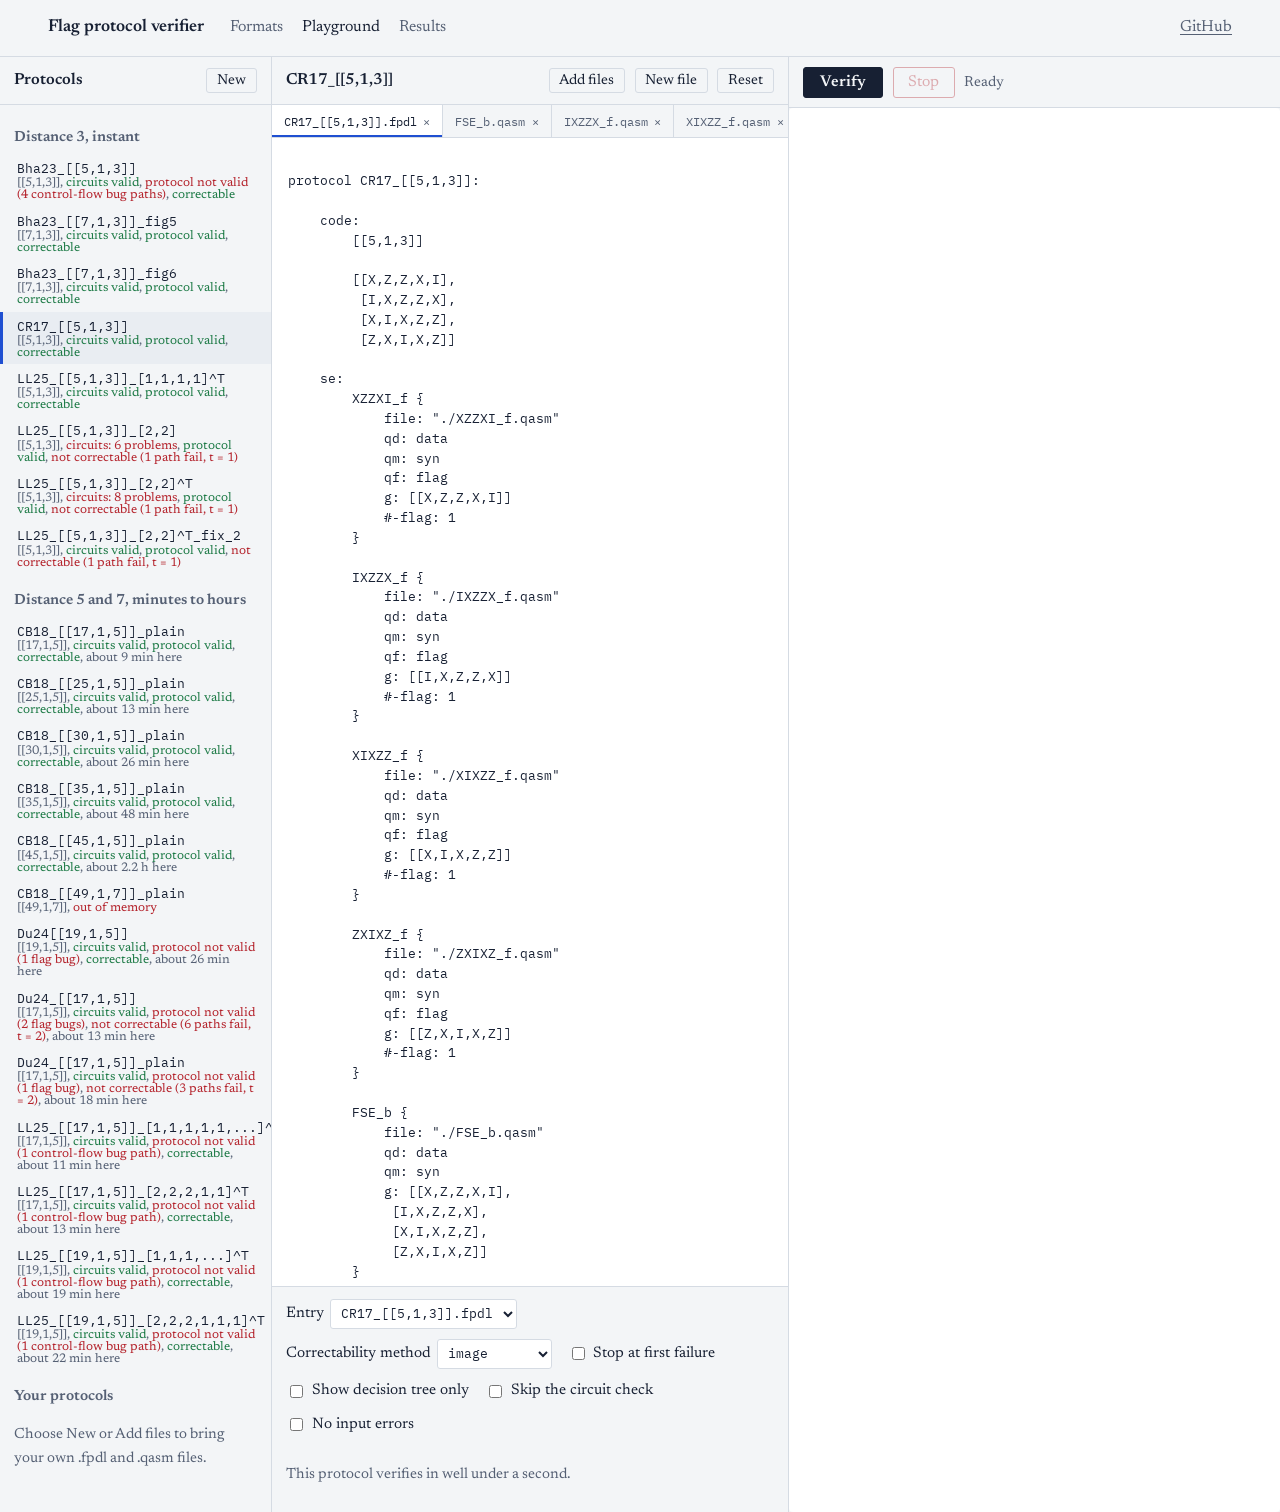
==== commit d1d8bb2e: "Publish: full results (table, image, square; CB18 [[45,1,5]] included), --first stops at control-flo" ====
--- a/playground/index.html
+++ b/playground/index.html
@@ -49,7 +49,7 @@
           <option>image</option><option>table</option><option>square</option><option>bruteforce</option>
         </select>
       </label>
-      <label><input type="checkbox" id="first"> Stop at first failure</label>
+      <label title="Stop at the first unprotected record or the first record no condition can settle. An invalid circuit stops the run anyway; flag bugs need the whole run and are not checked after an early stop."><input type="checkbox" id="first"> Stop at first failure</label>
       <label title="Draw the decision tree of the protocol instead of verifying it"><input type="checkbox" id="tree"> Show decision tree only</label>
       <label title="Verify the circuits as written, even if they are not valid"><input type="checkbox" id="skip-se"> Skip the circuit check</label>
       <label title="Start every run from an error-free input (r = 0)"><input type="checkbox" id="no-input"> No input errors</label>
